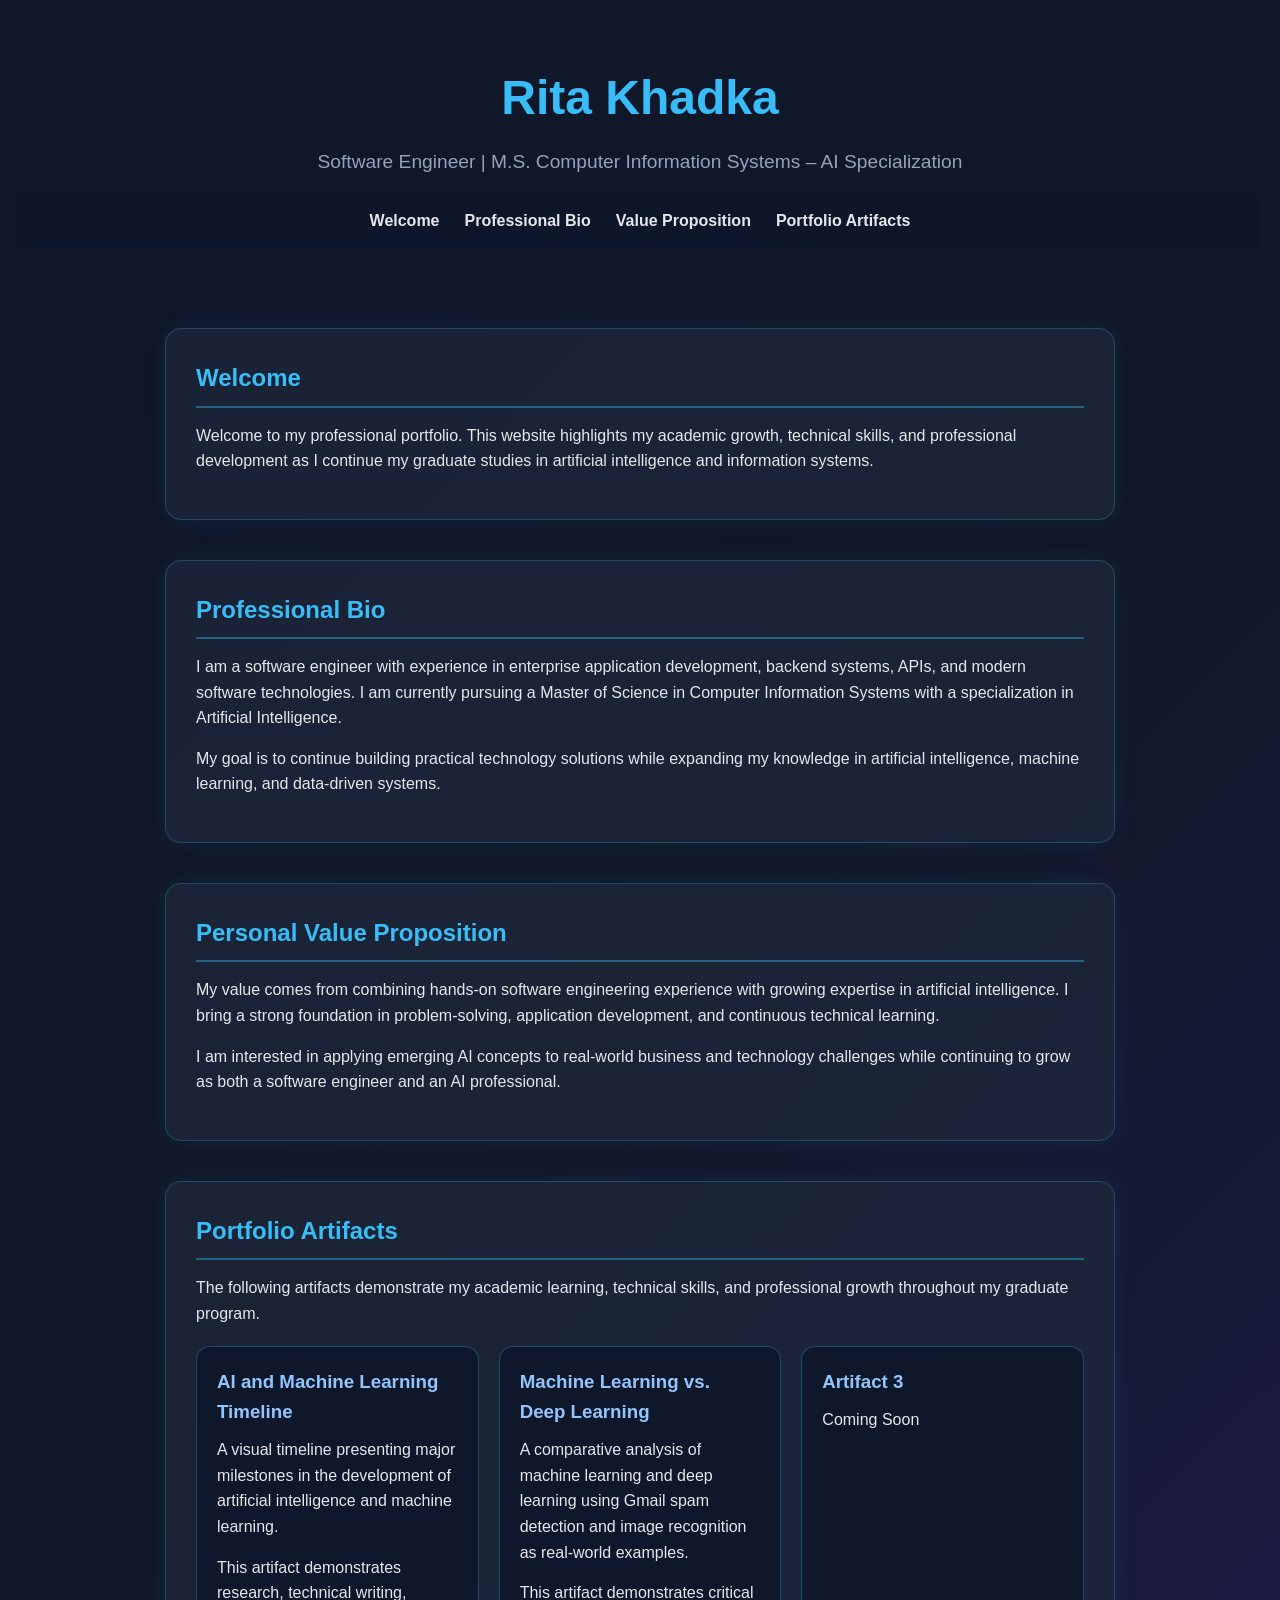
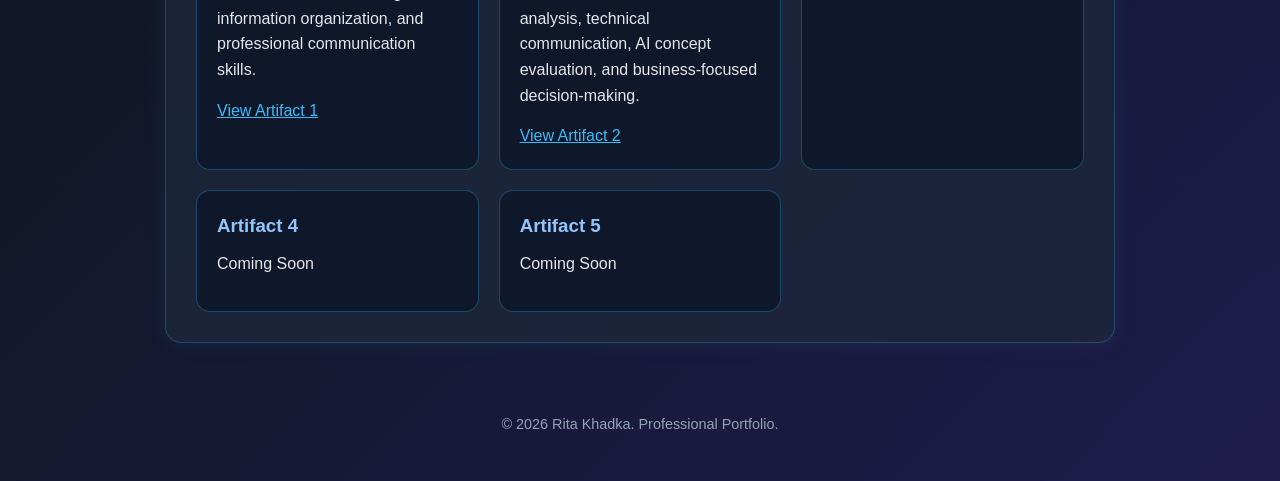
==== index.html @ 621f1c49 "Add artifact card for ML vs DL comparison Added a new artifact card for 'Machine Learning vs. Deep L" ====
<!DOCTYPE html>
<html lang="en">
<head>
  <meta charset="UTF-8">
  <meta name="viewport" content="width=device-width, initial-scale=1.0">

  <title>Rita Khadka | Professional Portfolio</title>

  <link rel="stylesheet" href="style.css">
</head>

<body>

  <header>
    <h1>Rita Khadka</h1>

    <p>
      Software Engineer | M.S. Computer Information Systems – AI Specialization
    </p>

    <nav>
      <a href="#welcome">Welcome</a>
      <a href="#bio">Professional Bio</a>
      <a href="#value">Value Proposition</a>
      <a href="#artifacts">Portfolio Artifacts</a>
    </nav>
  </header>

  <main>

    <section id="welcome">
      <h2>Welcome</h2>

      <p>
        Welcome to my professional portfolio. This website highlights my academic
        growth, technical skills, and professional development as I continue my
        graduate studies in artificial intelligence and information systems.
      </p>
    </section>

    <section id="bio">
      <h2>Professional Bio</h2>

      <p>
        I am a software engineer with experience in enterprise application
        development, backend systems, APIs, and modern software technologies.
        I am currently pursuing a Master of Science in Computer Information
        Systems with a specialization in Artificial Intelligence.
      </p>

      <p>
        My goal is to continue building practical technology solutions while
        expanding my knowledge in artificial intelligence, machine learning,
        and data-driven systems.
      </p>
    </section>

    <section id="value">
      <h2>Personal Value Proposition</h2>

      <p>
        My value comes from combining hands-on software engineering experience
        with growing expertise in artificial intelligence. I bring a strong
        foundation in problem-solving, application development, and continuous
        technical learning.
      </p>

      <p>
        I am interested in applying emerging AI concepts to real-world business
        and technology challenges while continuing to grow as both a software
        engineer and an AI professional.
      </p>
    </section>

    <section id="artifacts">
      <h2>Portfolio Artifacts</h2>

      <p>
        The following artifacts demonstrate my academic learning, technical
        skills, and professional growth throughout my graduate program.
      </p>

      <div class="artifact-grid">

        <div class="artifact-card">
          <h3>AI and Machine Learning Timeline</h3>

          <p>
            A visual timeline presenting major milestones in the development
            of artificial intelligence and machine learning.
          </p>

          <p>
            This artifact demonstrates research, technical writing,
            information organization, and professional communication skills.
          </p>

          <a href="ai-timeline.html">View Artifact 1</a>
        </div>

    <div class="artifact-card">
  <h3>Machine Learning vs. Deep Learning</h3>

  <p>
    A comparative analysis of machine learning and deep learning using
    Gmail spam detection and image recognition as real-world examples.
  </p>

  <p>
    This artifact demonstrates critical analysis, technical communication,
    AI concept evaluation, and business-focused decision-making.
  </p>

  <a href="ml-vs-dl.html">View Artifact 2</a>
</div>

        <div class="artifact-card">
          <h3>Artifact 3</h3>
          <p>Coming Soon</p>
        </div>

        <div class="artifact-card">
          <h3>Artifact 4</h3>
          <p>Coming Soon</p>
        </div>

        <div class="artifact-card">
          <h3>Artifact 5</h3>
          <p>Coming Soon</p>
        </div>

      </div>
    </section>

  </main>

  <footer>
    <p>&copy; 2026 Rita Khadka. Professional Portfolio.</p>
  </footer>

</body>
</html>
---- style.css ----
/* Techy + aesthetic portfolio style */

* {
  margin: 0;
  padding: 0;
  box-sizing: border-box;
}

body {
  font-family: "Segoe UI", Arial, sans-serif;
  background: linear-gradient(135deg, #0f172a, #111827, #1e1b4b);
  color: #e5e7eb;
  line-height: 1.6;
  min-height: 100vh;
}

header {
  text-align: center;
  padding: 60px 20px 40px;
}

header h1 {
  font-size: 3rem;
  color: #38bdf8;
  margin-bottom: 10px;
}

header p {
    font-size: 1.2rem;
    color: #94a3b8;
    margin-top: 10px;
}

nav {
  display: flex;
  justify-content: center;
  gap: 25px;
  padding: 15px;
  background: rgba(15, 23, 42, 0.85);
  position: sticky;
  top: 0;
  backdrop-filter: blur(10px);
}

nav a {
  color: #e5e7eb;
  text-decoration: none;
  font-weight: 600;
}

nav a:hover {
  color: #38bdf8;
}

section {
  max-width: 950px;
  margin: 40px auto;
  padding: 30px;
  background: rgba(30, 41, 59, 0.75);
  border: 1px solid rgba(56, 189, 248, 0.25);
  border-radius: 16px;
  box-shadow: 0 0 25px rgba(56, 189, 248, 0.08);
}

h2 {
  color: #38bdf8;
  margin-bottom: 15px;
  border-bottom: 2px solid rgba(56, 189, 248, 0.4);
  padding-bottom: 8px;
}

p {
  margin-bottom: 15px;
}

.artifact-grid {
  display: grid;
  grid-template-columns: repeat(auto-fit, minmax(220px, 1fr));
  gap: 20px;
  margin-top: 20px;
}

.artifact-card {
  background: rgba(15, 23, 42, 0.9);
  border: 1px solid rgba(56, 189, 248, 0.3);
  border-radius: 14px;
  padding: 20px;
  transition: transform 0.3s ease, box-shadow 0.3s ease;
}

.artifact-card:hover {
  transform: translateY(-5px);
  box-shadow: 0 0 18px rgba(56, 189, 248, 0.25);
}

.artifact-card h3 {
  color: #93c5fd;
  margin-bottom: 10px;
}

footer {
  text-align: center;
  padding: 30px;
  color: #94a3b8;
  font-size: 0.9rem;
}

a {
  color: #38bdf8;
}

button,
.btn {
  display: inline-block;
  padding: 10px 18px;
  background: #38bdf8;
  color: #0f172a;
  border-radius: 8px;
  text-decoration: none;
  font-weight: bold;
  border: none;
  cursor: pointer;
}

button:hover,
.btn:hover {
  background: #0ea5e9;
}

/* Mobile friendly */
@media (max-width: 600px) {
  header h1 {
    font-size: 2.2rem;
  }

  nav {
    flex-direction: column;
    align-items: center;
    gap: 10px;
  }

  section {
    margin: 25px 15px;
    padding: 22px;
  }
}
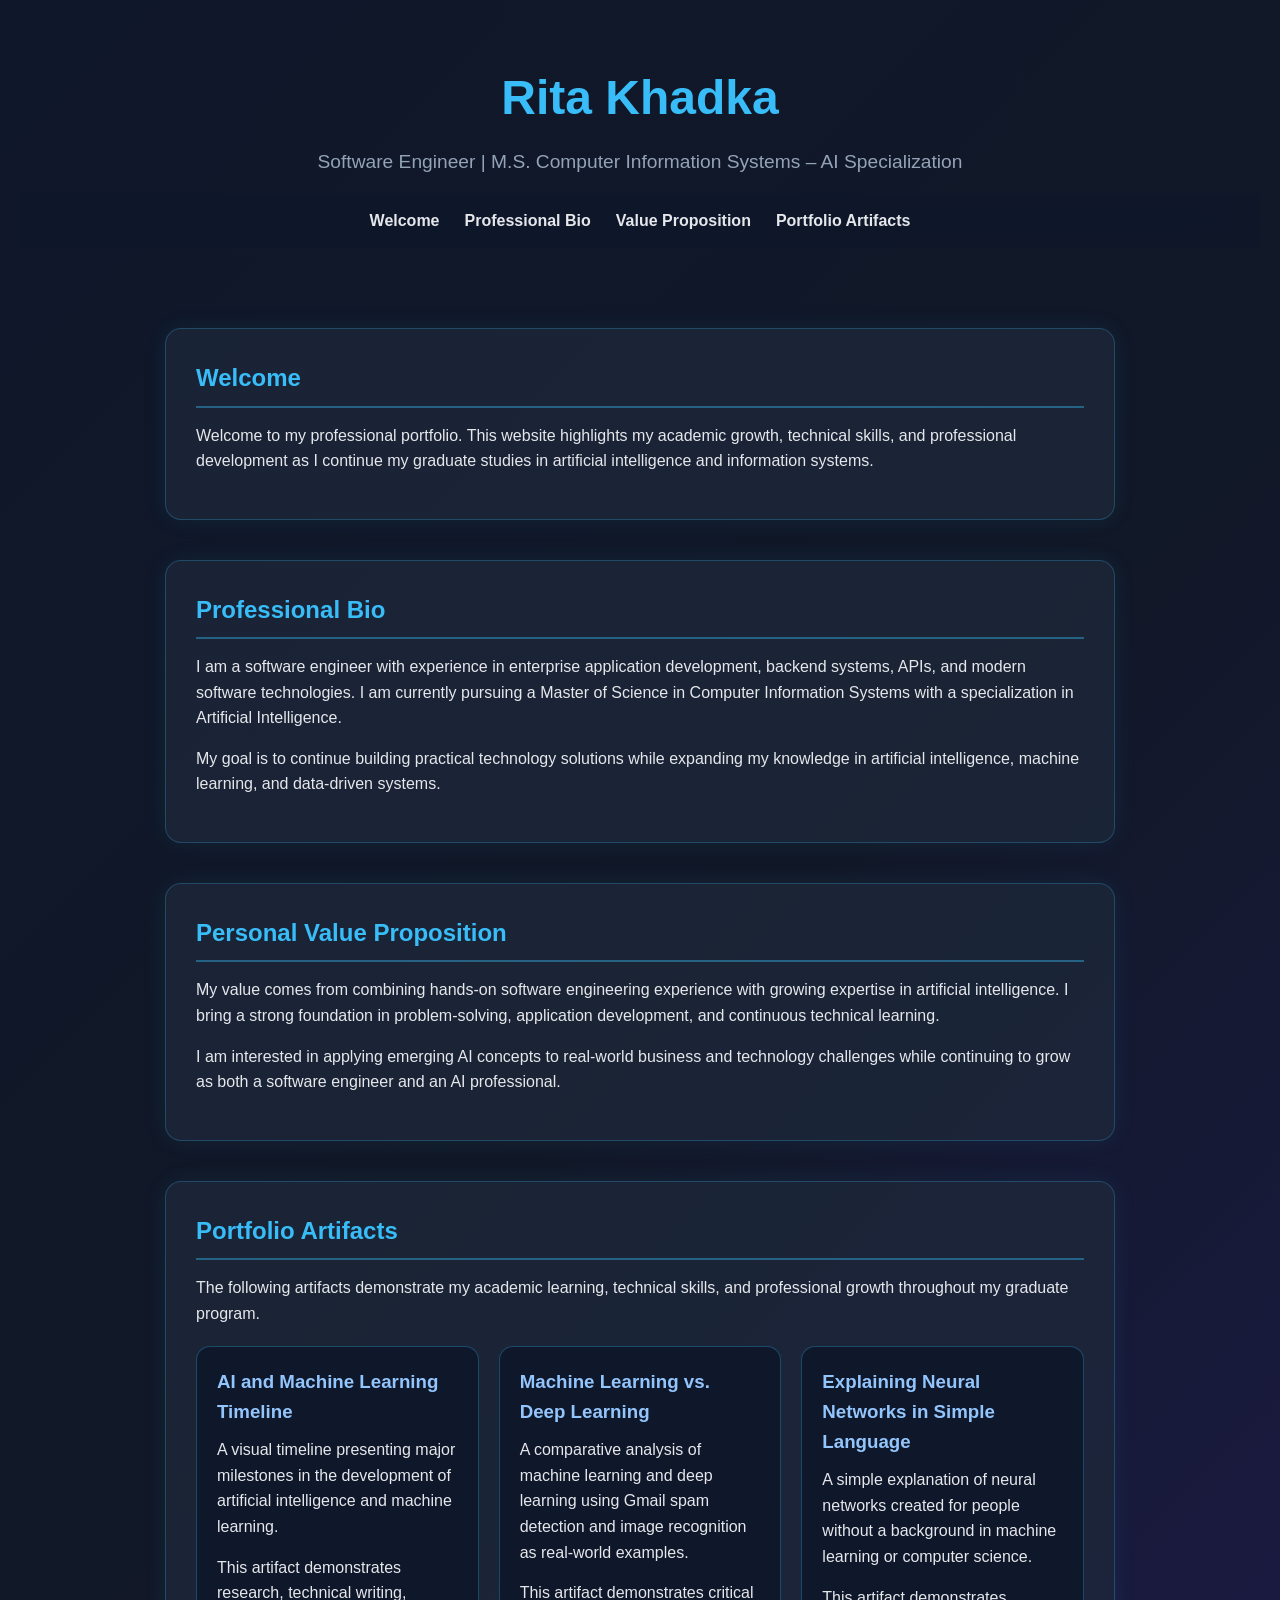
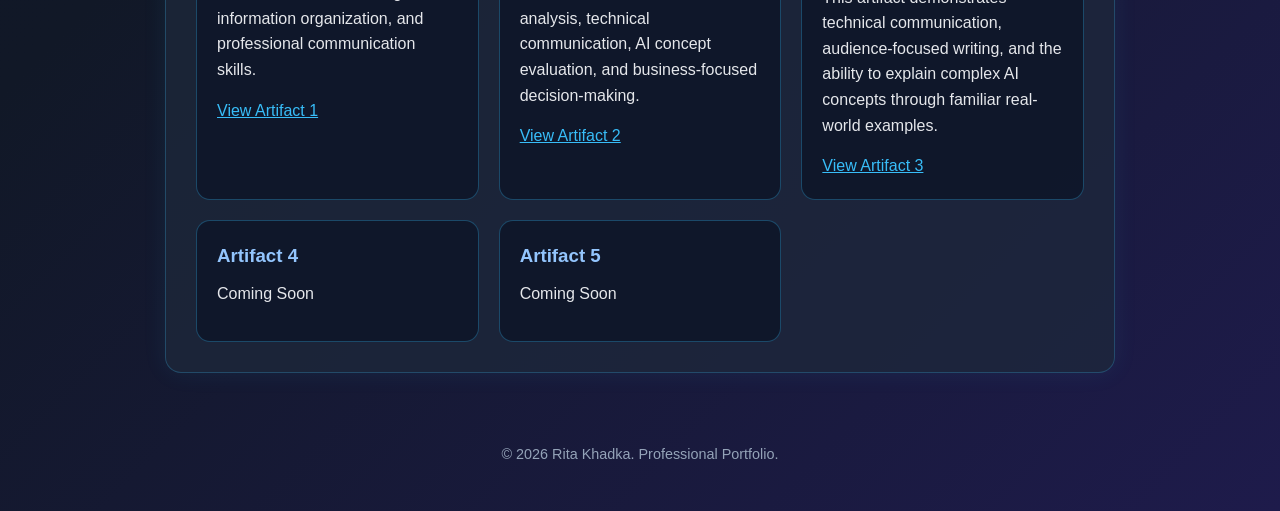
==== commit 5fb9e839: "Add artifact card for neural networks explanation Added a new artifact card for 'Explaining Neural N" ====
--- a/index.html
+++ b/index.html
@@ -114,10 +114,24 @@
   <a href="ml-vs-dl.html">View Artifact 2</a>
 </div>
 
-        <div class="artifact-card">
-          <h3>Artifact 3</h3>
-          <p>Coming Soon</p>
-        </div>
+<div class="artifact-card">
+  <h3>Explaining Neural Networks in Simple Language</h3>
+
+  <p>
+    A simple explanation of neural networks created for people without a
+    background in machine learning or computer science.
+  </p>
+
+  <p>
+    This artifact demonstrates technical communication, audience-focused
+    writing, and the ability to explain complex AI concepts through familiar
+    real-world examples.
+  </p>
+
+  <a href="neural-networks-simple-language.html">
+    View Artifact 3
+  </a>
+</div>
 
         <div class="artifact-card">
           <h3>Artifact 4</h3>
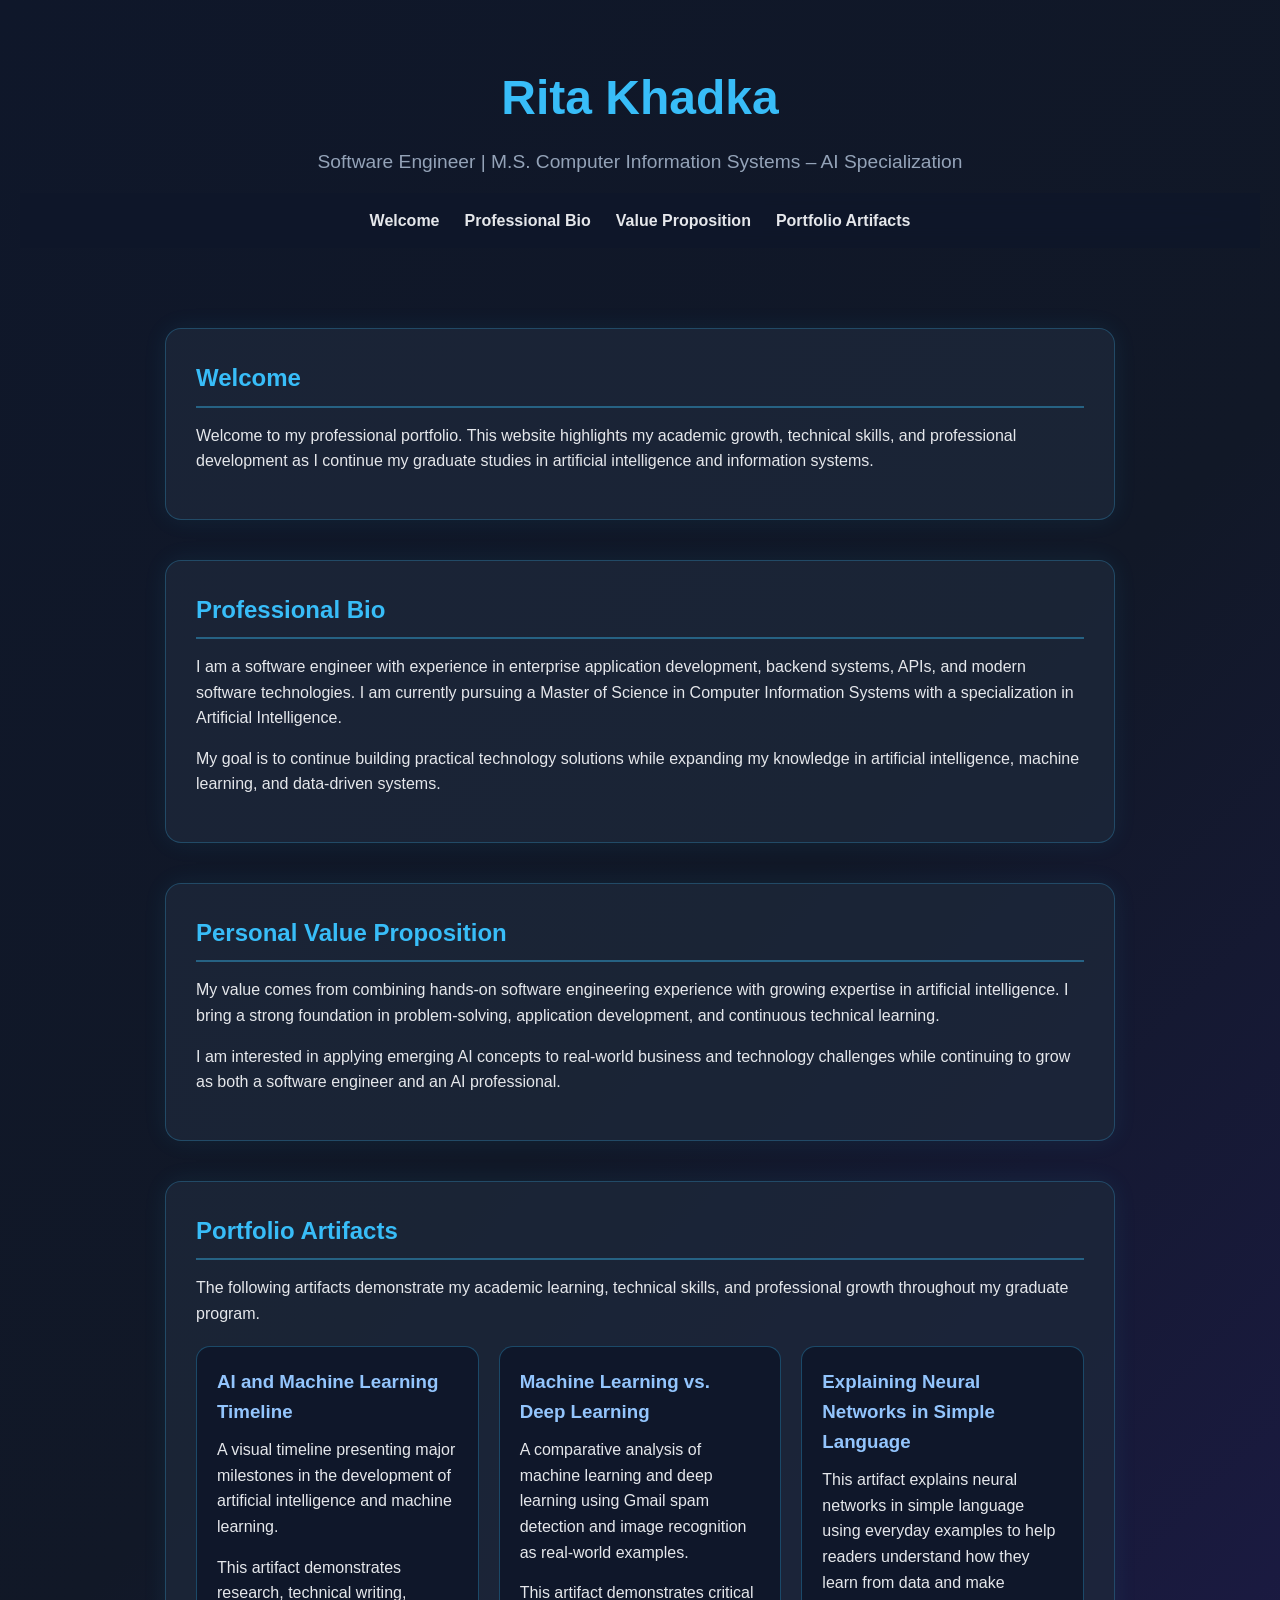
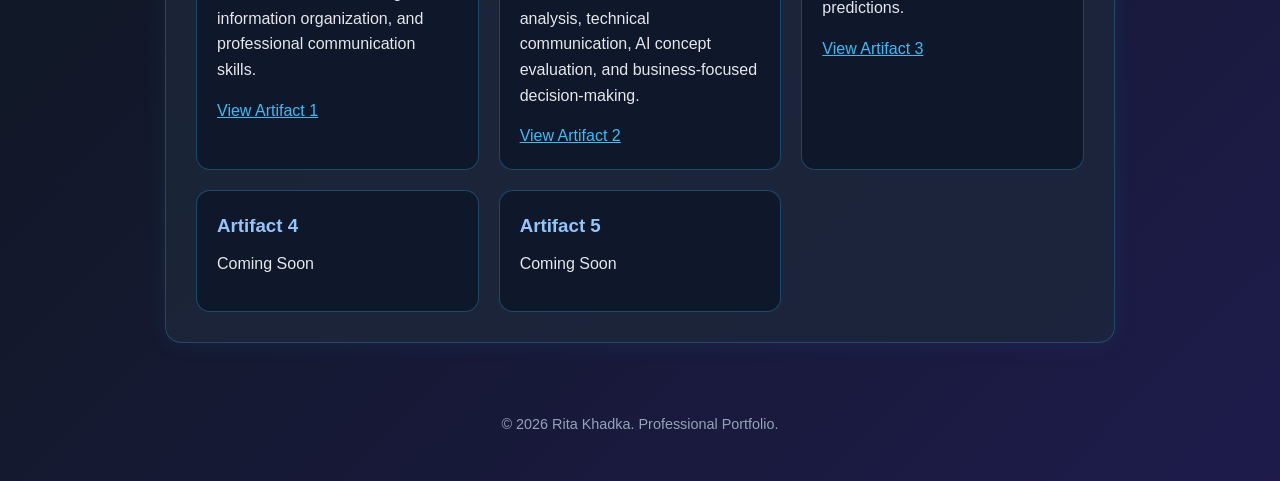
==== commit 8d0be236: "Revise neural networks explanation for clarity Updated the description to clarify the explanation of" ====
--- a/index.html
+++ b/index.html
@@ -118,14 +118,9 @@
   <h3>Explaining Neural Networks in Simple Language</h3>
 
   <p>
-    A simple explanation of neural networks created for people without a
-    background in machine learning or computer science.
-  </p>
-
-  <p>
-    This artifact demonstrates technical communication, audience-focused
-    writing, and the ability to explain complex AI concepts through familiar
-    real-world examples.
+    This artifact explains neural networks in simple language using everyday
+    examples to help readers understand how they learn from data and make
+    predictions.
   </p>
 
   <a href="neural-networks-simple-language.html">
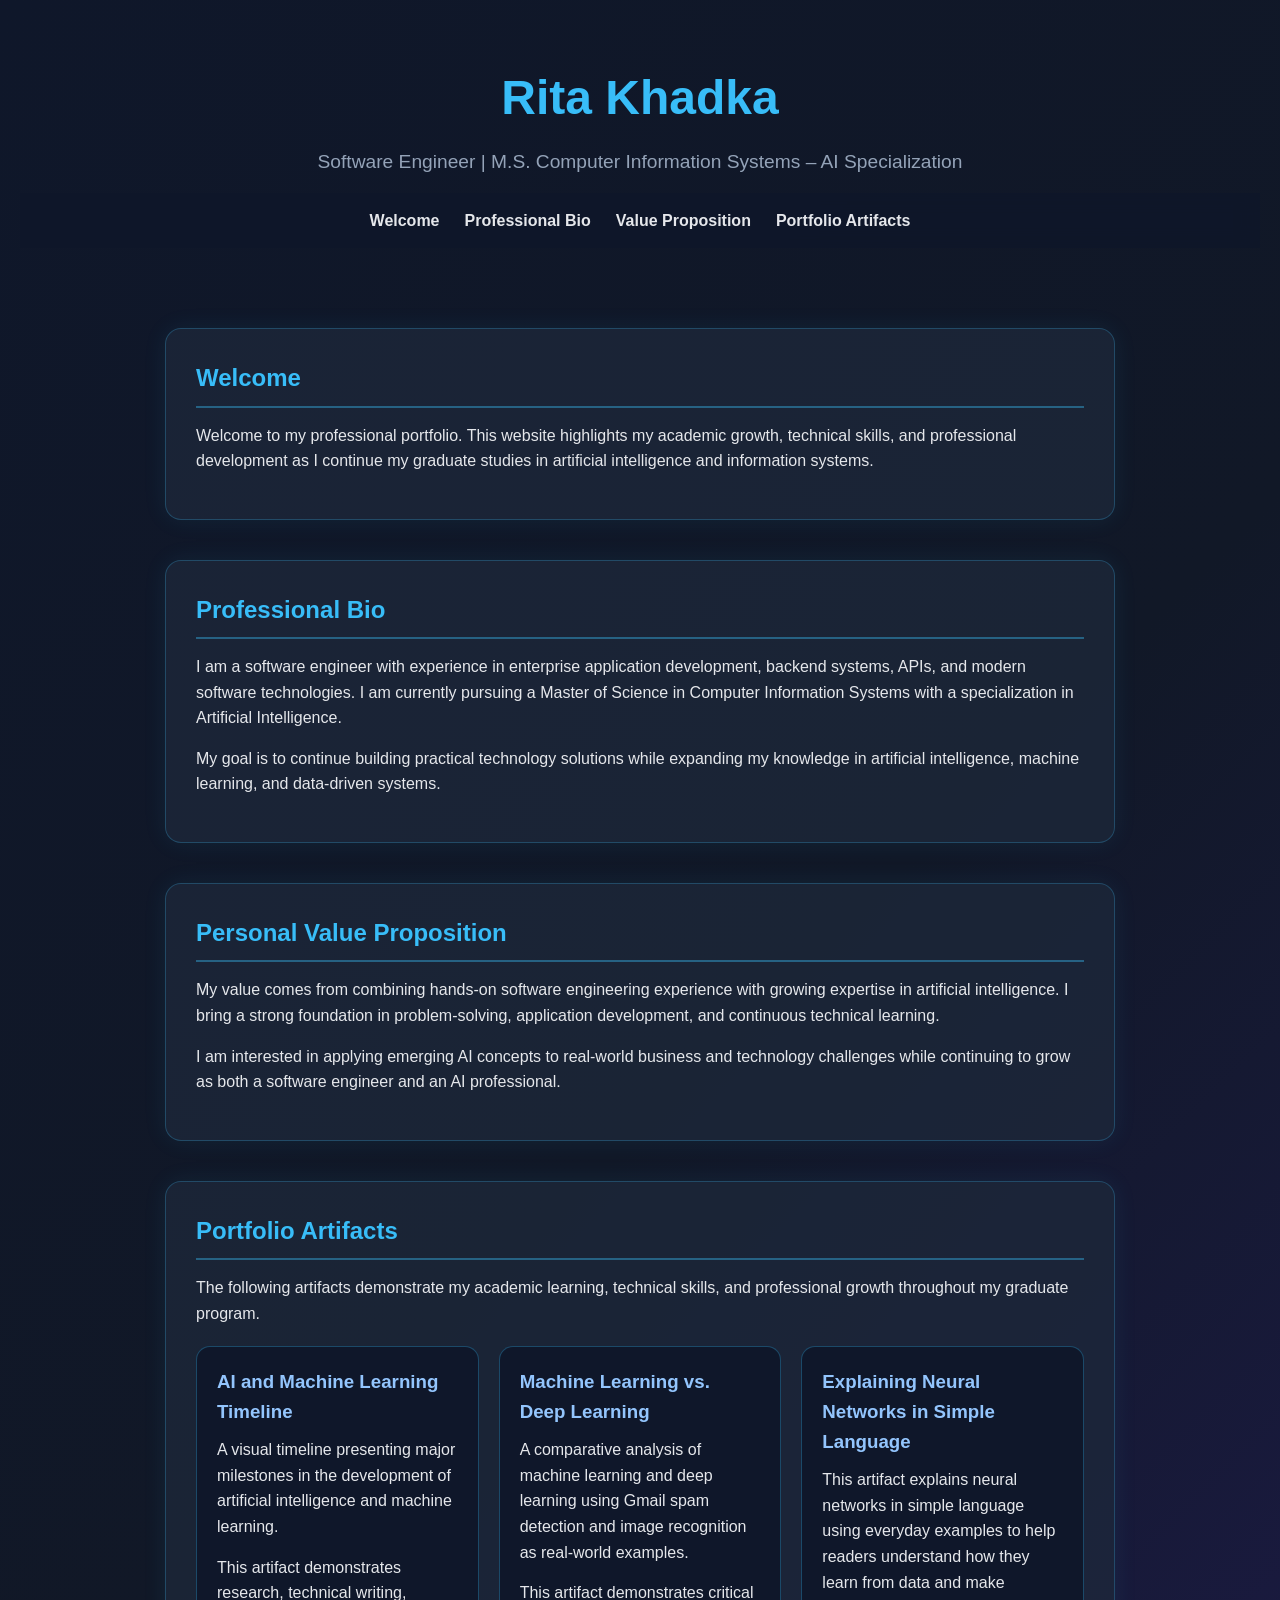
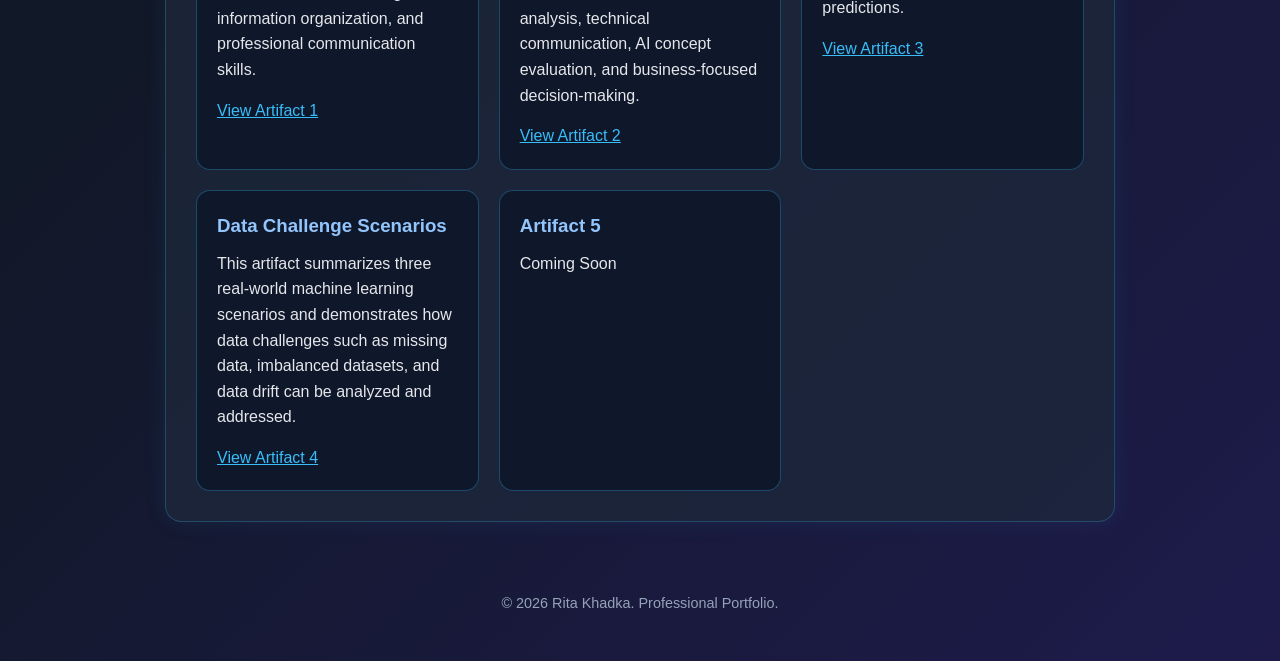
==== commit afaf420d: "Add Data Challenge Scenarios artifact card Added a new artifact card for Data Challenge Scenarios wi" ====
--- a/index.html
+++ b/index.html
@@ -128,10 +128,19 @@
   </a>
 </div>
 
-        <div class="artifact-card">
-          <h3>Artifact 4</h3>
-          <p>Coming Soon</p>
-        </div>
+   <div class="artifact-card">
+  <h3>Data Challenge Scenarios</h3>
+
+  <p>
+    This artifact summarizes three real-world machine learning scenarios and
+    demonstrates how data challenges such as missing data, imbalanced datasets,
+    and data drift can be analyzed and addressed.
+  </p>
+
+  <a href="data-challenge-scenarios.html">
+    View Artifact 4
+  </a>
+</div>
 
         <div class="artifact-card">
           <h3>Artifact 5</h3>
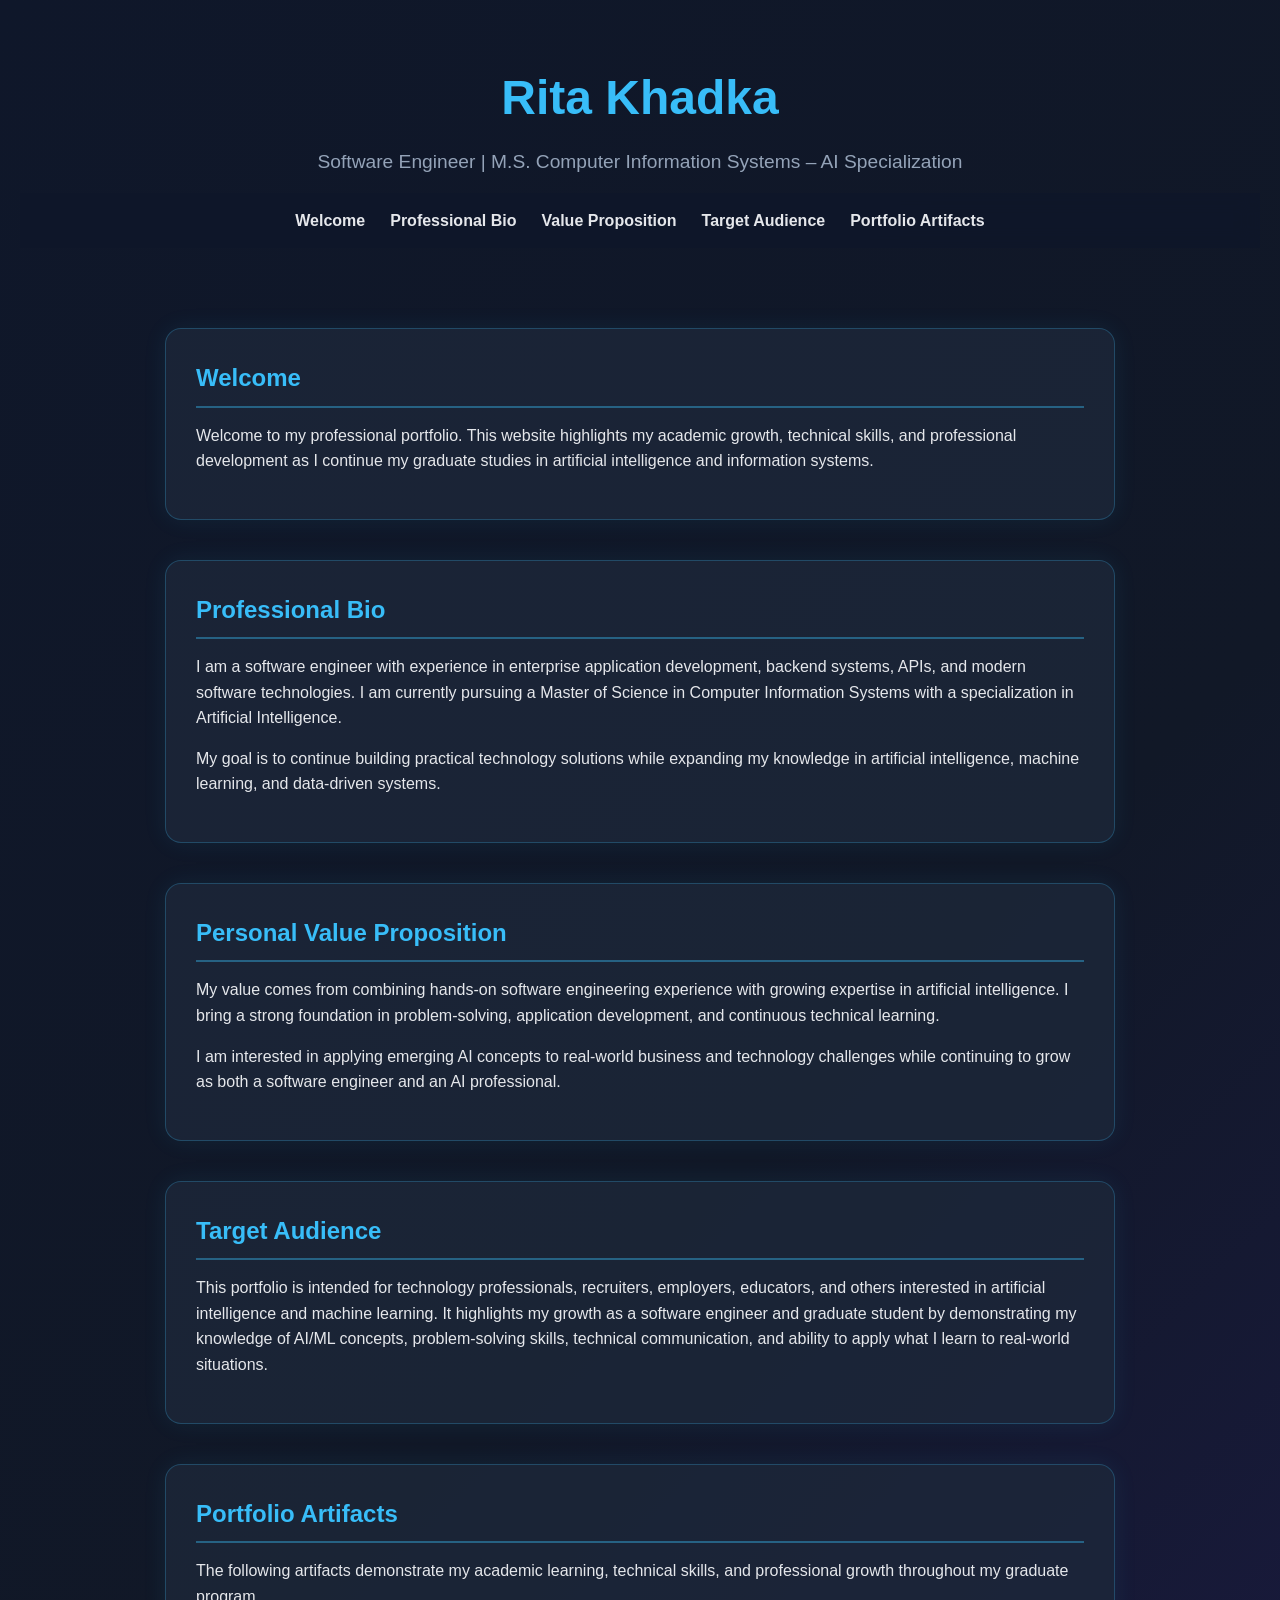
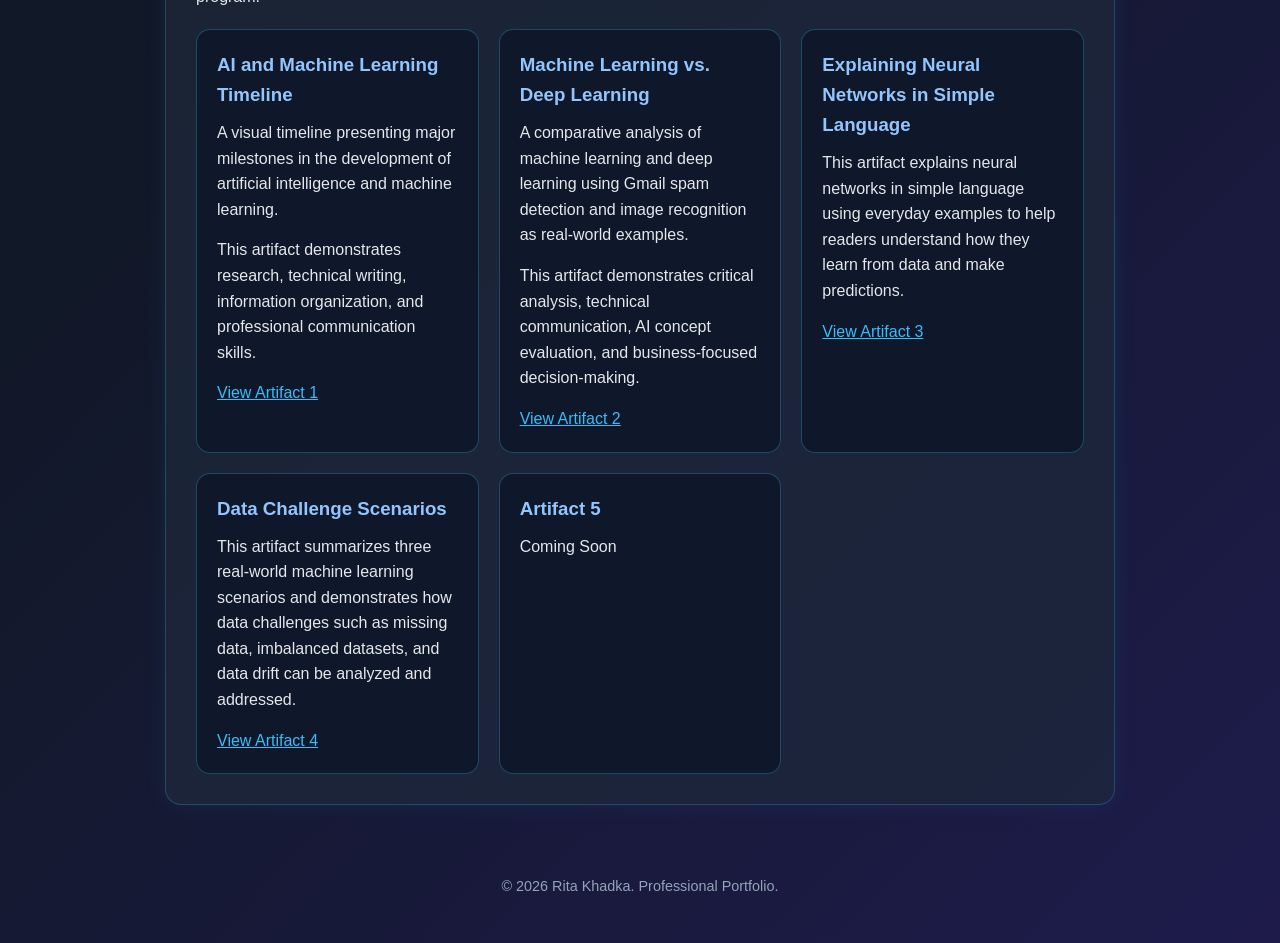
==== commit 1eb53dbb: "Add Target Audience section to index.html Added a new section for Target Audience in the portfolio." ====
--- a/index.html
+++ b/index.html
@@ -22,6 +22,7 @@
       <a href="#welcome">Welcome</a>
       <a href="#bio">Professional Bio</a>
       <a href="#value">Value Proposition</a>
+      <a href="#audience">Target Audience</a>
       <a href="#artifacts">Portfolio Artifacts</a>
     </nav>
   </header>
@@ -71,6 +72,19 @@
         engineer and an AI professional.
       </p>
     </section>
+
+    <section id="audience">
+  <h2>Target Audience</h2>
+
+  <p>
+    This portfolio is intended for technology professionals, recruiters,
+    employers, educators, and others interested in artificial intelligence
+    and machine learning. It highlights my growth as a software engineer and
+    graduate student by demonstrating my knowledge of AI/ML concepts,
+    problem-solving skills, technical communication, and ability to apply
+    what I learn to real-world situations.
+  </p>
+</section>
 
     <section id="artifacts">
       <h2>Portfolio Artifacts</h2>
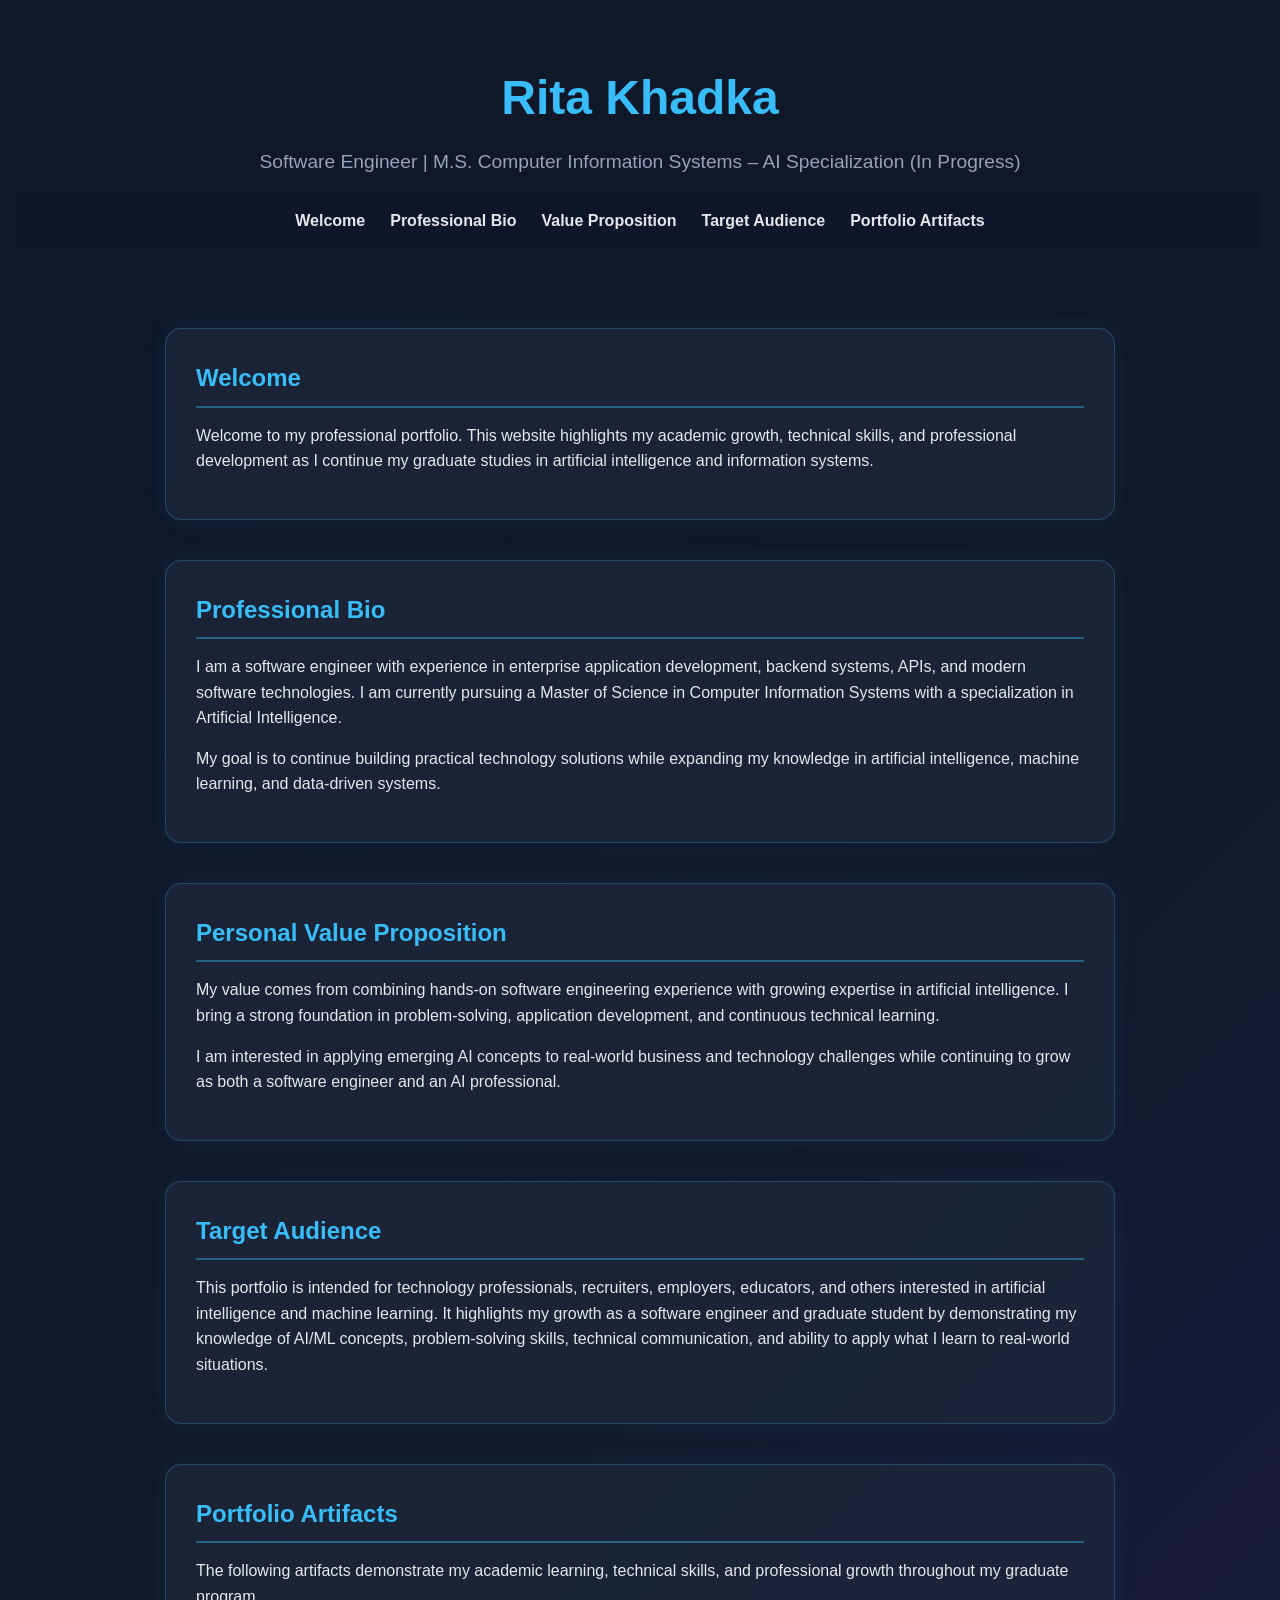
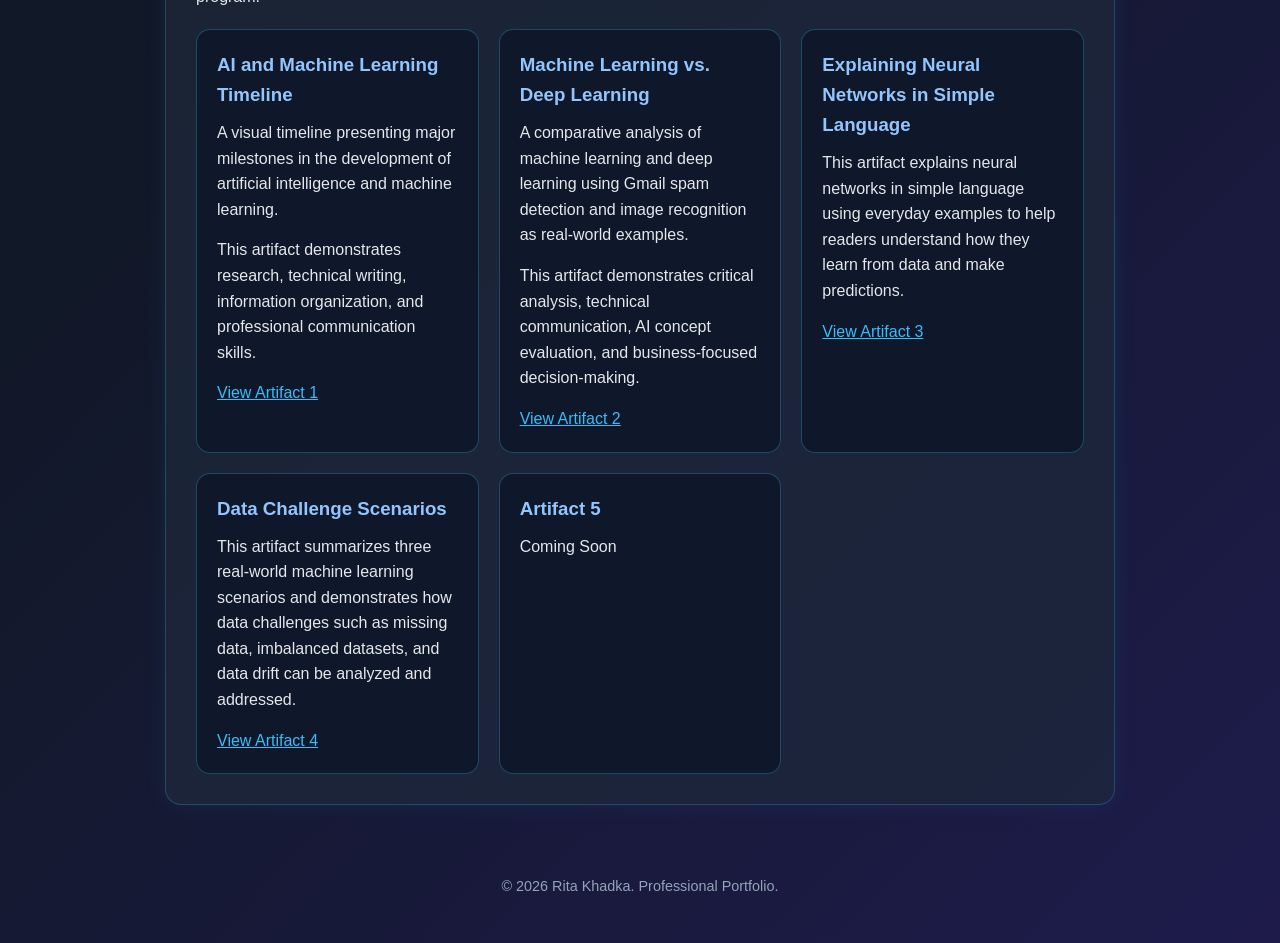
==== commit 78f4cbaa: "Update education status to 'In Progress'" ====
--- a/index.html
+++ b/index.html
@@ -15,7 +15,7 @@
     <h1>Rita Khadka</h1>
 
     <p>
-      Software Engineer | M.S. Computer Information Systems – AI Specialization
+      Software Engineer | M.S. Computer Information Systems – AI Specialization (In Progress)
     </p>
 
     <nav>
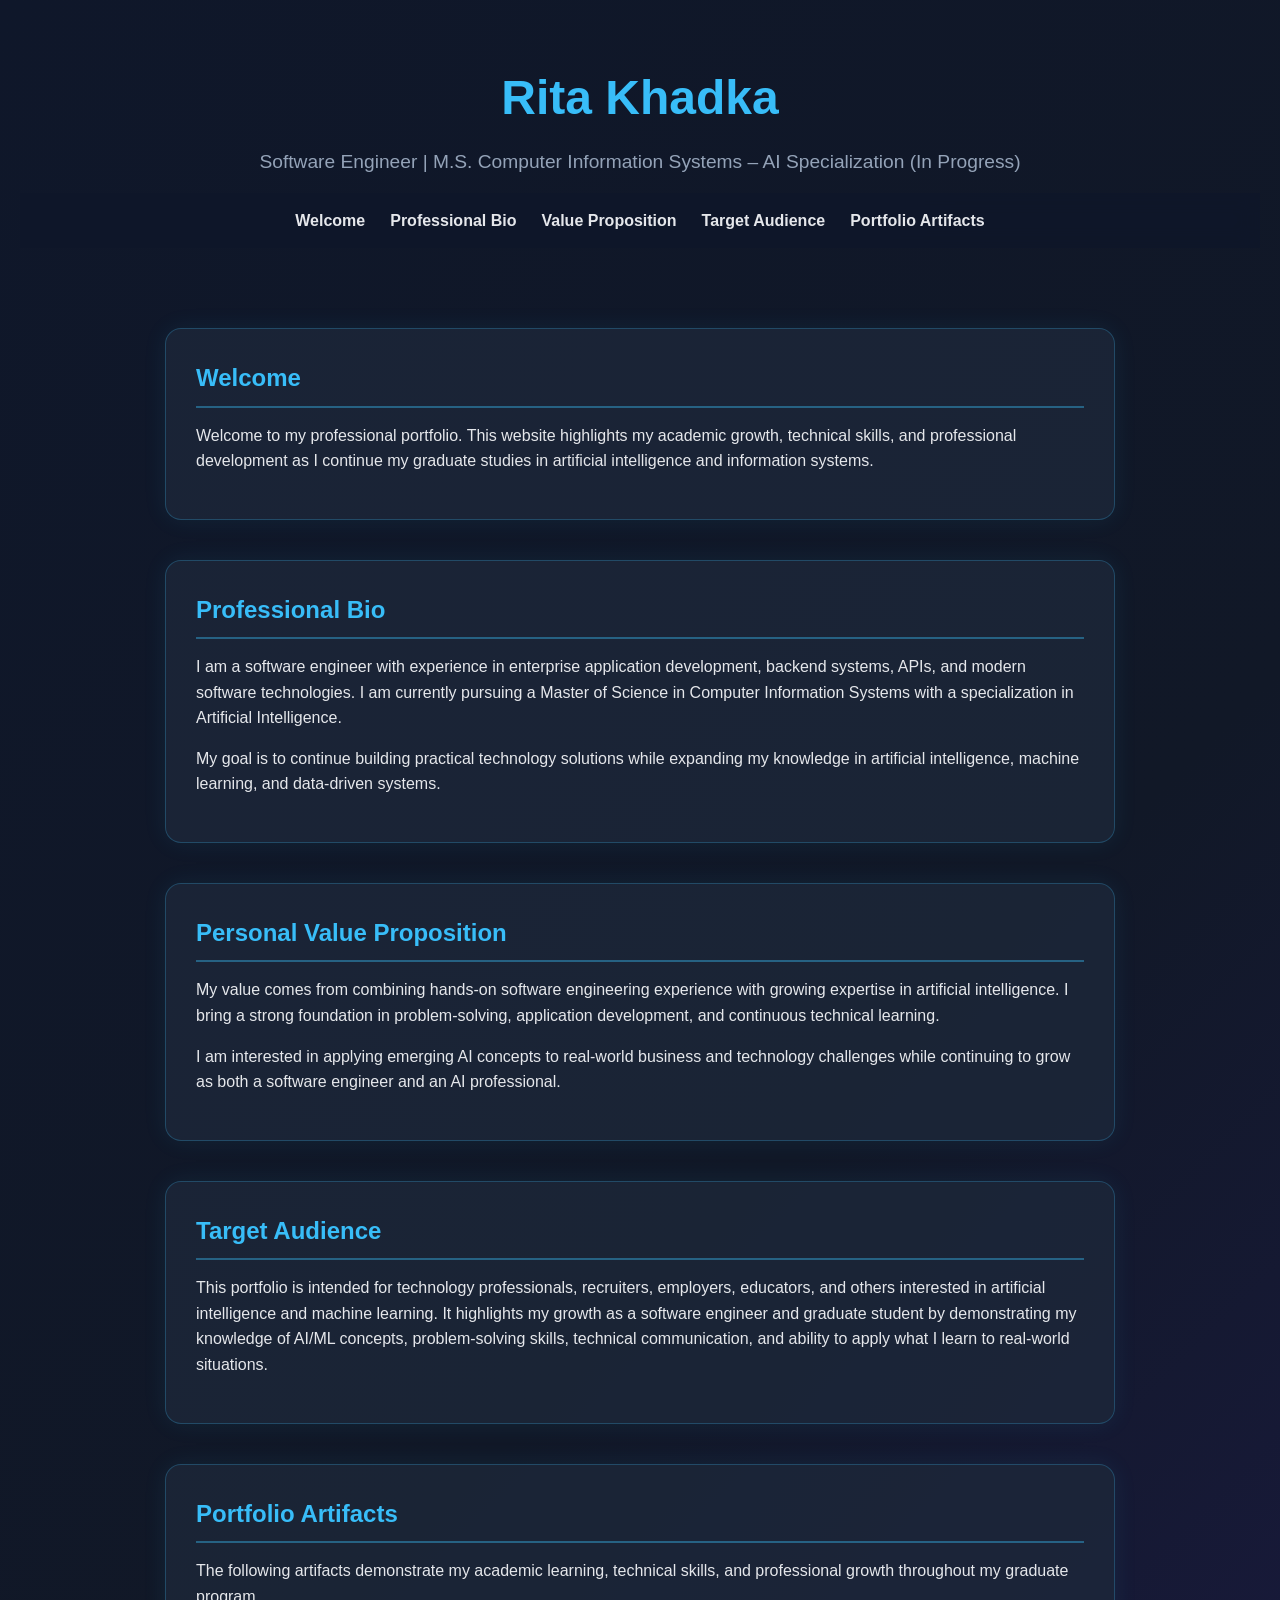
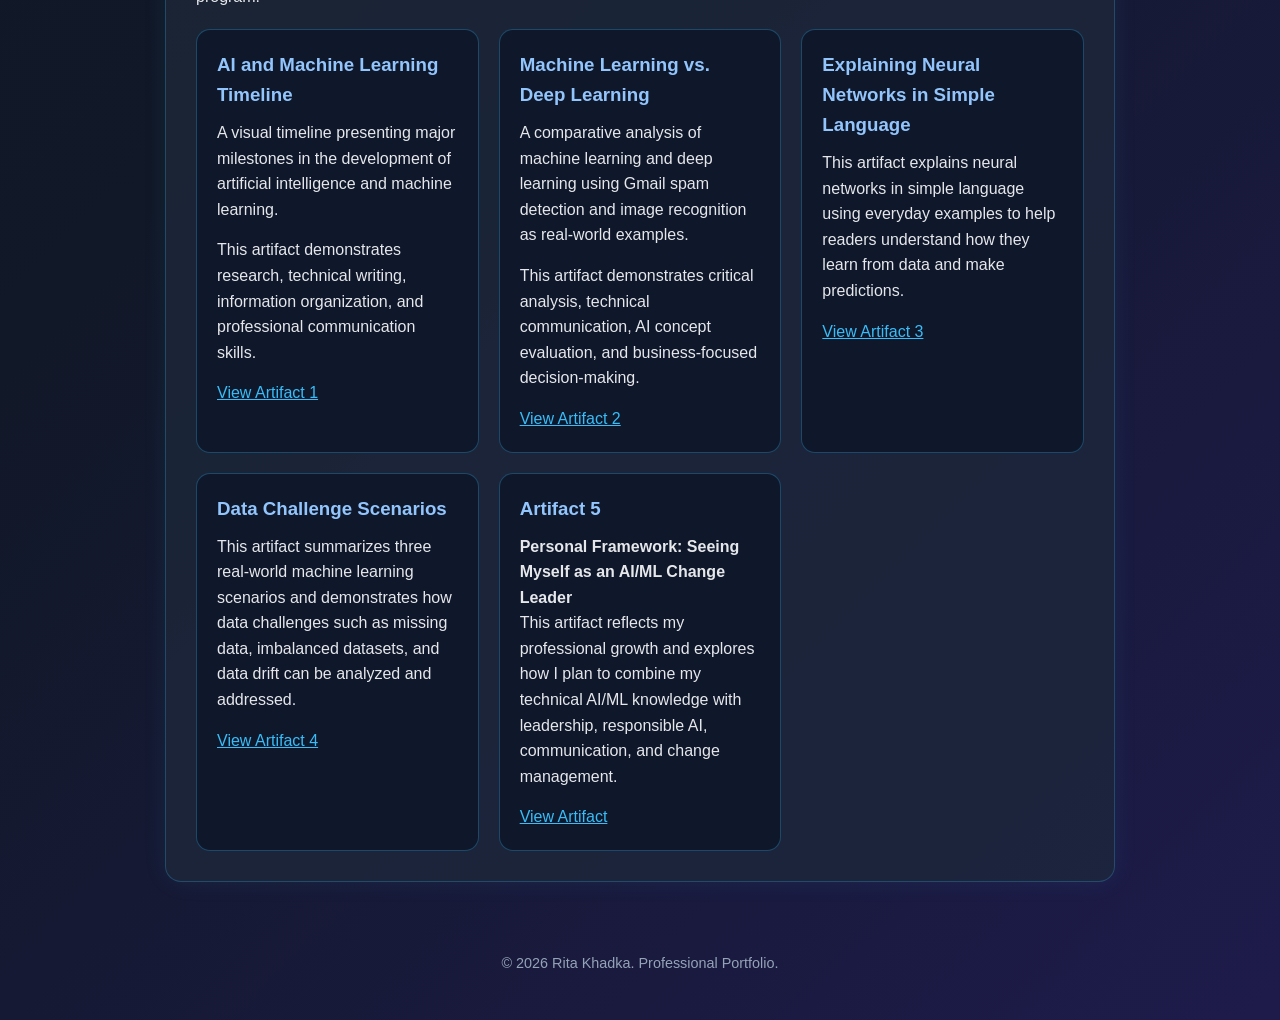
==== commit 992d2223: "Enhance Artifact 5 with title and description Added details for Artifact 5, including title and desc" ====
--- a/index.html
+++ b/index.html
@@ -156,10 +156,21 @@
   </a>
 </div>
 
-        <div class="artifact-card">
-          <h3>Artifact 5</h3>
-          <p>Coming Soon</p>
-        </div>
+      <div class="artifact-card">
+  <h3>Artifact 5</h3>
+
+  <h4>Personal Framework: Seeing Myself as an AI/ML Change Leader</h4>
+
+  <p>
+    This artifact reflects my professional growth and explores how I plan
+    to combine my technical AI/ML knowledge with leadership, responsible AI,
+    communication, and change management.
+  </p>
+
+  <a href="ai-ml-change-leader.html">
+    View Artifact
+  </a>
+</div>
 
       </div>
     </section>
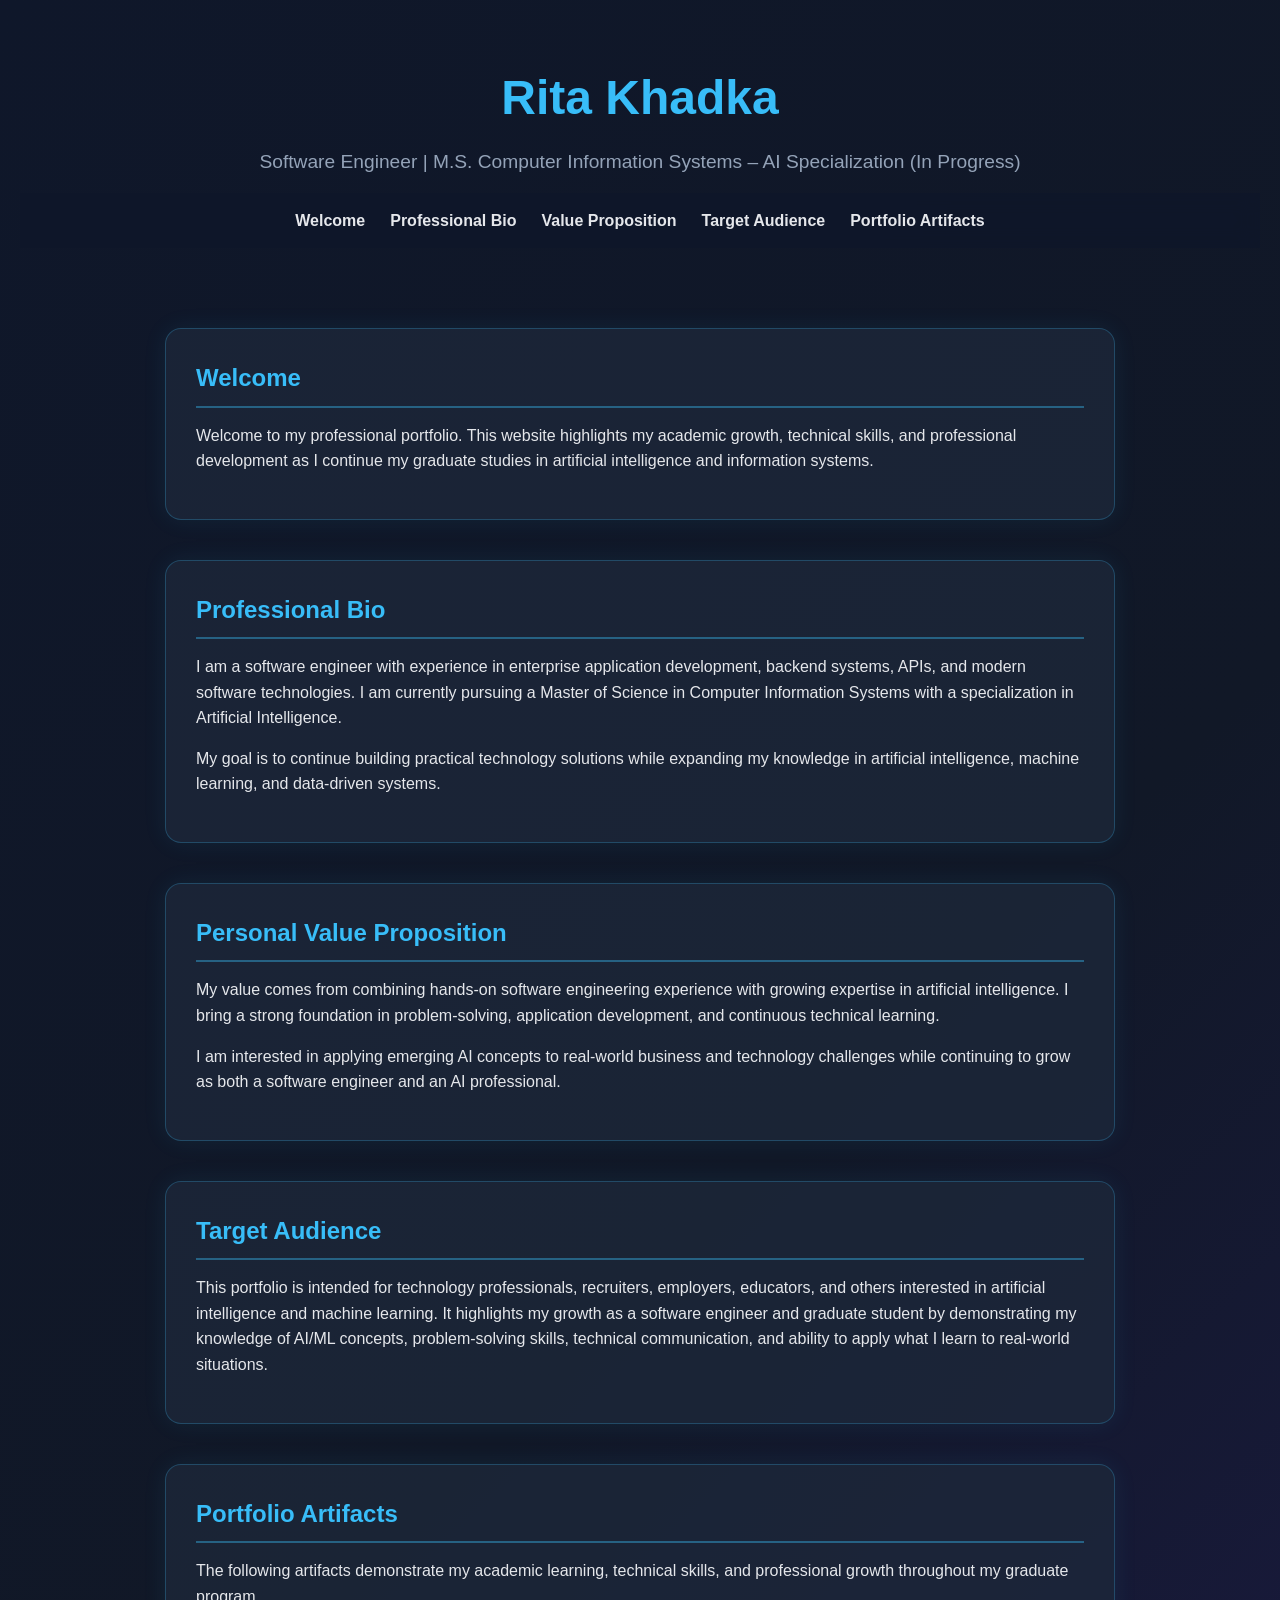
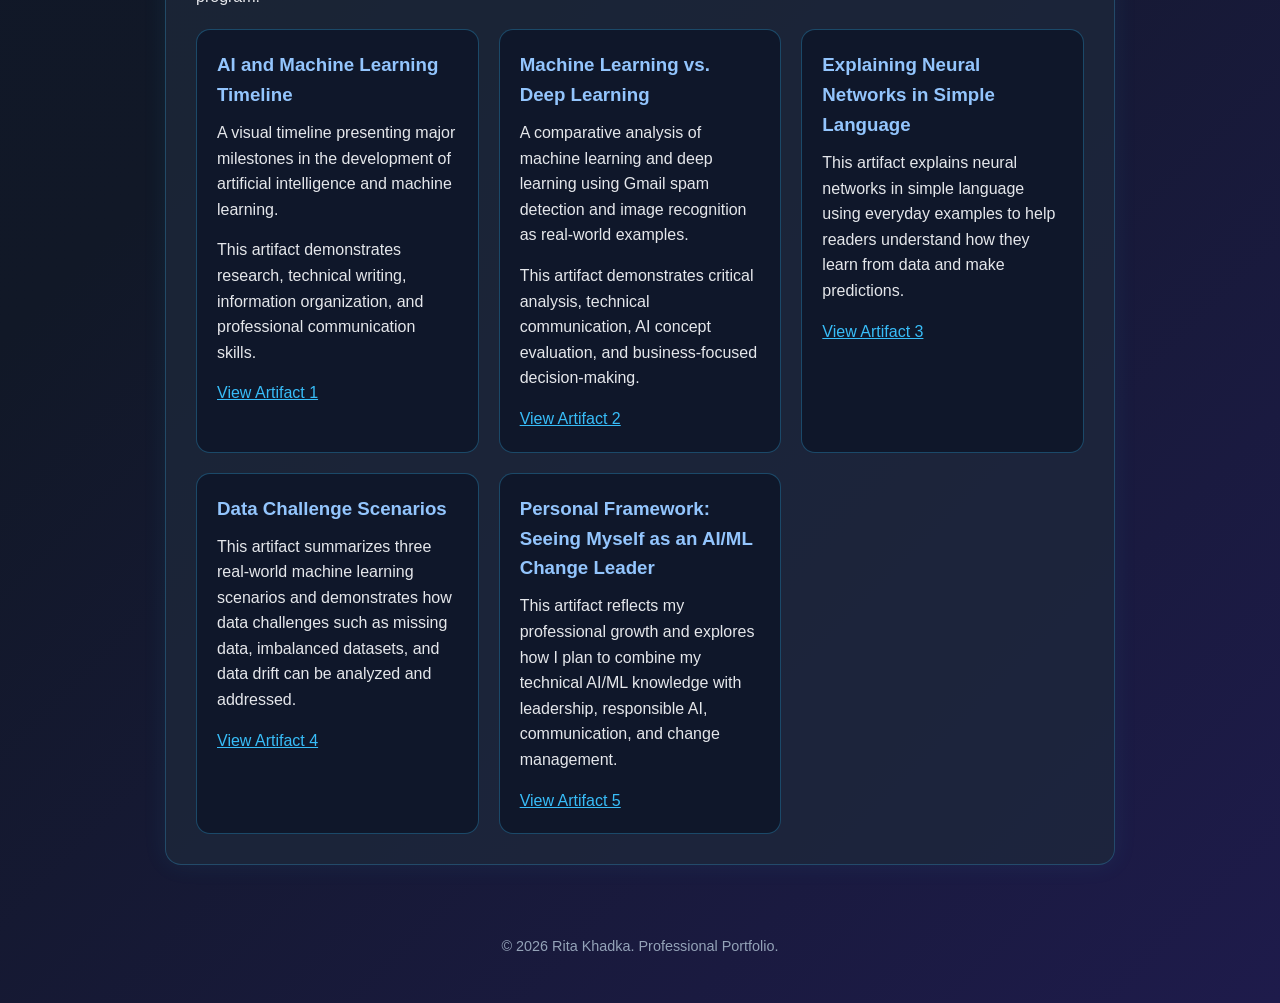
==== commit 1f0af648: "Update artifact title and link text in index.html" ====
--- a/index.html
+++ b/index.html
@@ -157,9 +157,7 @@
 </div>
 
       <div class="artifact-card">
-  <h3>Artifact 5</h3>
-
-  <h4>Personal Framework: Seeing Myself as an AI/ML Change Leader</h4>
+  <h3>Personal Framework: Seeing Myself as an AI/ML Change Leader</h3>
 
   <p>
     This artifact reflects my professional growth and explores how I plan
@@ -168,7 +166,7 @@
   </p>
 
   <a href="ai-ml-change-leader.html">
-    View Artifact
+    View Artifact 5
   </a>
 </div>
 
